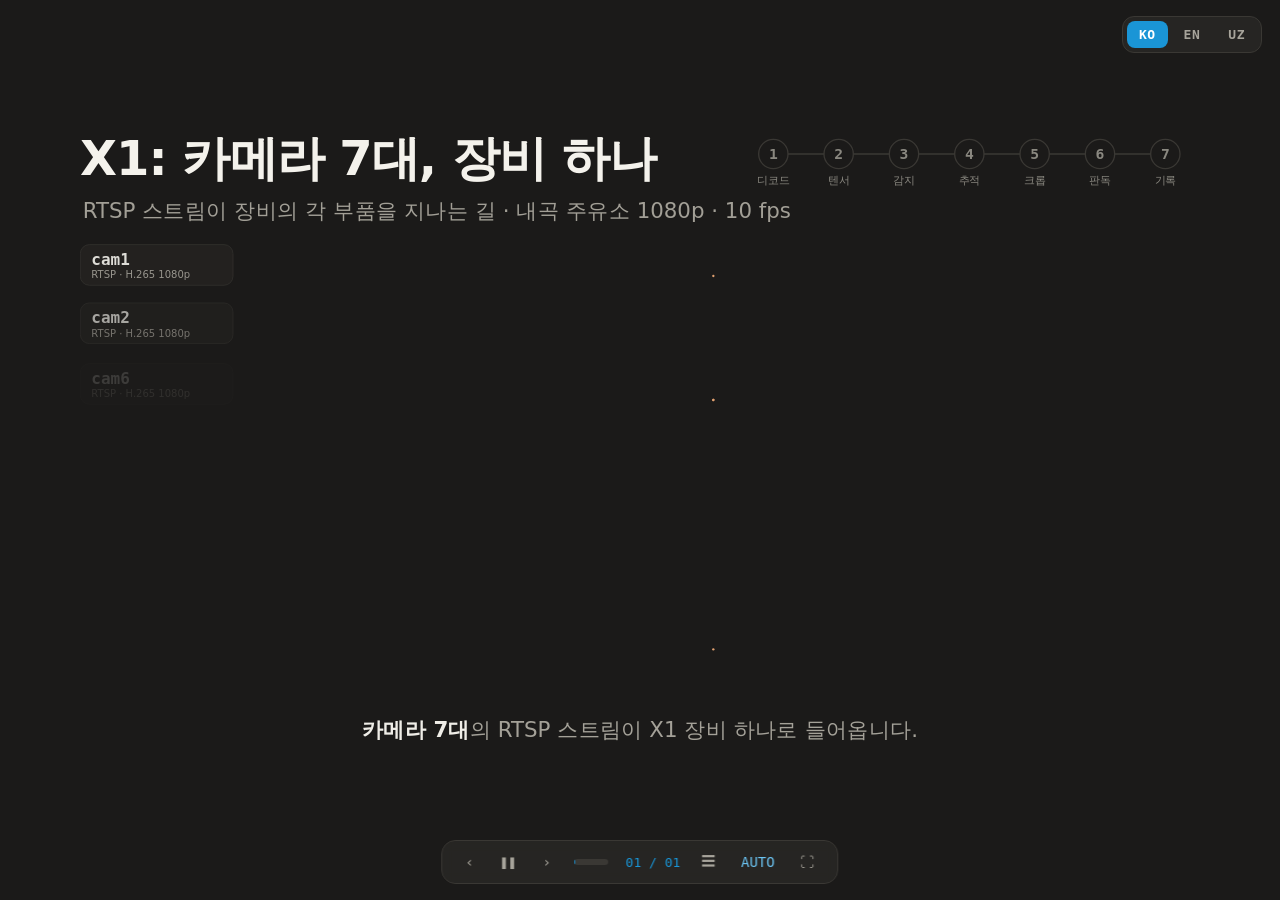
==== rhinopix1/index.html @ afe147be "Move the X1 page to its own material: /rhinopix1 (ttex deck back to its 13 pages) Co-Authored-By: Cl" ====
<!DOCTYPE html>
<html lang="ko">
<head>
<meta charset="utf-8">
<meta name="viewport" content="width=device-width, initial-scale=1">
<title>Rhino Pi X1</title>
<meta name="description" content="Rhino Pi X1 (QCS8550): seven cameras through VPU, GPU, NPU and CPU">
<link rel="icon" href="data:image/svg+xml,%3Csvg xmlns='http://www.w3.org/2000/svg' viewBox='0 0 32 32'%3E%3Crect width='32' height='32' rx='7' fill='%231a95d6'/%3E%3Cpath d='M9 11l6 5-6 5M17 22h7' stroke='white' stroke-width='2.6' fill='none' stroke-linecap='round' stroke-linejoin='round'/%3E%3C/svg%3E">
<link rel="stylesheet" href="css/deck.css">
</head>
<body>
<div id="stage"><div id="cap"></div></div>
<div id="lang" role="group" aria-label="Language"><button type="button" data-l="ko">KO</button><button type="button" data-l="en">EN</button><button type="button" data-l="uz">UZ</button></div>
<div id="toc" role="dialog"><div class="in"></div></div>
<div id="ui" role="group">
  <button id="prev" type="button" aria-label="Previous">&#8249;</button>
  <button id="play" type="button" aria-label="Play / pause">&#10074;&#10074;</button>
  <button id="next" type="button" aria-label="Next">&#8250;</button>
  <div id="segs"></div>
  <span id="cnt">01 / 01</span>
  <button id="tocb" type="button" aria-label="Contents">&#9776;</button>
  <button id="autob" type="button" aria-pressed="true" aria-label="Auto-advance">AUTO</button>
  <button id="fs" type="button" aria-label="Fullscreen">&#9974;</button>
</div>
<script src="js/core.js"></script>
<script src="js/pages.js"></script>
<script>DECK.init();</script>
</body>
</html>
---- rhinopix1/css/deck.css ----
:root{--bg:#1b1a19;--card:#242220;--ink:#f4f2ec;--ink2:#a7a49b;--mute:#6f6d66;--line:#3a3834;--acc:#1a95d6;--acc2:#6cc4f2;--ok:#5fb98a;--warn:#e0a030;--grey:#8a8880;--mono:ui-monospace,"JetBrains Mono","SFMono-Regular",Menlo,Consolas,monospace;--sans:system-ui,-apple-system,"Segoe UI",Roboto,"Noto Sans KR","Malgun Gothic","Apple SD Gothic Neo","Helvetica Neue",Arial,sans-serif}
*{box-sizing:border-box}
html,body{margin:0;height:100%;background:var(--bg);overflow:hidden}
body{font-family:var(--sans);color:var(--ink)}
#stage{position:absolute;left:50%;top:50%;width:1920px;height:1080px;transform-origin:0 0}
.pg{position:absolute;left:0;top:0;width:1920px;height:1080px;visibility:hidden}
.pg.on{visibility:visible}
.abs{position:absolute}
.h1{position:absolute;left:120px;top:64px;font:800 72px/1.1 var(--sans);letter-spacing:-.02em;white-space:nowrap}
.h2{position:absolute;left:124px;top:160px;font:400 32px var(--sans);color:var(--ink2);white-space:nowrap}
#cap{position:absolute;left:0;width:1920px;top:938px;text-align:center;font:400 32px var(--sans);color:var(--ink2);padding:0 120px}
#cap b{font-weight:700;color:var(--ink)}
code,.m{font-family:var(--mono)}
/* terminal window */
.term{position:absolute;background:#131211;border:1px solid var(--line);border-radius:14px;overflow:hidden;box-shadow:0 18px 50px rgba(0,0,0,.35)}
.term .bar{height:44px;background:#201e1c;display:flex;align-items:center;gap:9px;padding:0 18px;border-bottom:1px solid var(--line);font:500 17px var(--mono);color:var(--mute)}
.term .bar i{width:13px;height:13px;border-radius:50%;background:#3b3935;display:inline-block}
.term .bar span{margin-left:10px}
.term .body{padding:22px 28px;font:400 29px/1.75 var(--mono);color:var(--ink);white-space:pre}
.term .ln{display:block;min-height:50px}
.term .cm{color:var(--mute);margin-left:18px}
.term .cm.ok{color:var(--ok)}.term .cm.warn{color:var(--warn)}.term .cm.grey{color:var(--grey)}
.term .caret{display:inline-block;width:14px;height:28px;background:var(--acc2);vertical-align:-5px;margin-left:2px}
/* cards */
.card{position:absolute;background:var(--card);border:1px solid var(--line);border-radius:22px;overflow:hidden}
.card .nm{font:700 40px var(--mono);color:var(--ink)}
.card .cl{font:500 22px var(--mono);color:var(--acc2)}
.card .ds{font:400 25px/1.45 var(--sans);color:var(--ink2)}
.pill{display:inline-block;padding:5px 16px;border-radius:999px;font:600 20px var(--sans);border:1.5px solid}
.pill.ok{color:var(--ok);border-color:var(--ok)}.pill.warn{color:var(--warn);border-color:var(--warn)}.pill.grey{color:var(--grey);border-color:var(--grey)}
.box{position:absolute;background:var(--card);border:1.5px solid var(--line);border-radius:16px;text-align:center;display:flex;flex-direction:column;justify-content:center;gap:6px}
.box .a{font:600 28px var(--mono);color:var(--ink)}
.box .b{font:400 20px var(--sans);color:var(--ink2)}
.lane{position:absolute;font:600 24px var(--sans);color:var(--acc2)}
.note{position:absolute;border-left:5px solid var(--acc);background:rgba(26,149,214,.08);padding:18px 28px;border-radius:0 12px 12px 0;font:400 27px/1.5 var(--sans);color:var(--ink2)}
.note code{color:var(--acc2);font-size:25px}
.svgfull{position:absolute;left:0;top:0;overflow:visible}
/* UI */
#lang{position:fixed;top:16px;right:18px;display:flex;gap:4px;background:rgba(40,38,36,.92);border:1px solid var(--line);padding:4px;border-radius:12px;z-index:6}
#lang button,#ui button{all:unset;cursor:pointer;color:var(--ink2);border-radius:8px}
#lang button{padding:6px 12px;font:600 13px var(--mono);letter-spacing:.04em}
#lang button:hover,#lang button:focus-visible,#ui button:hover,#ui button:focus-visible{color:var(--ink);background:rgba(255,255,255,.08)}
#lang button[aria-pressed="true"]{background:var(--acc);color:#fff}
#ui{position:fixed;left:50%;bottom:16px;transform:translateX(-50%);display:flex;align-items:center;gap:8px;background:rgba(40,38,36,.92);border:1px solid var(--line);padding:6px 14px;border-radius:14px;z-index:5;backdrop-filter:blur(6px)}
#ui button{padding:6px 9px;font:500 14px var(--mono)}
#ui button[aria-pressed="true"]{color:var(--acc2)}
#segs{display:flex;gap:5px;align-items:center;margin:0 6px}
#segs b{display:block;width:34px;height:6px;border-radius:3px;background:var(--line);cursor:pointer;overflow:hidden;position:relative}
#segs b i{position:absolute;left:0;top:0;bottom:0;width:0;background:var(--acc)}
#segs b.done i{width:100%}
#cnt{color:var(--acc);font:500 13px var(--mono);min-width:62px;text-align:center}
#toc{position:fixed;inset:0;background:rgba(15,14,13,.94);z-index:8;display:none;align-items:center;justify-content:center}
#toc.on{display:flex}
#toc .in{width:min(760px,90vw)}
#toc h2{margin:0 0 18px;font:700 28px var(--sans)}
#toc a{display:flex;gap:18px;padding:12px 16px;border-radius:10px;color:var(--ink2);text-decoration:none;font:500 20px var(--sans);cursor:pointer}
#toc a:hover,#toc a.cur{background:rgba(255,255,255,.07);color:var(--ink)}
#toc a em{font:500 16px var(--mono);color:var(--acc);font-style:normal;min-width:30px;padding-top:3px}
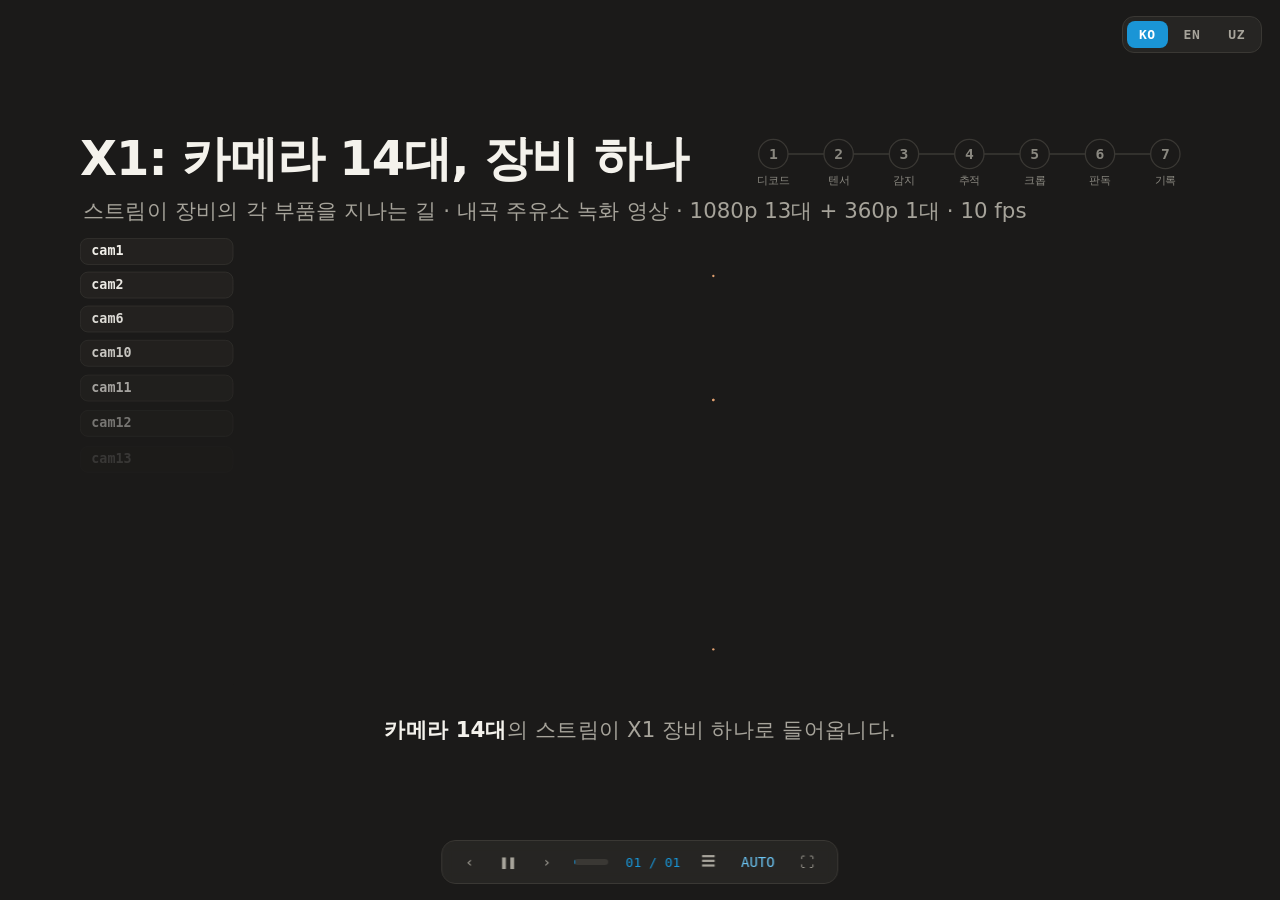
==== commit ef1b4880: "X1 page: 14 cameras (Naegok 20261118_1 recordings), 42-minute average: CPU 69%, AI 58%, 139.6/140 fp" ====
--- a/rhinopix1/index.html
+++ b/rhinopix1/index.html
@@ -4,7 +4,7 @@
 <meta charset="utf-8">
 <meta name="viewport" content="width=device-width, initial-scale=1">
 <title>Rhino Pi X1</title>
-<meta name="description" content="Rhino Pi X1 (QCS8550): seven cameras through VPU, GPU, NPU and CPU">
+<meta name="description" content="Rhino Pi X1 (QCS8550): fourteen cameras through VPU, GPU, NPU and CPU">
 <link rel="icon" href="data:image/svg+xml,%3Csvg xmlns='http://www.w3.org/2000/svg' viewBox='0 0 32 32'%3E%3Crect width='32' height='32' rx='7' fill='%231a95d6'/%3E%3Cpath d='M9 11l6 5-6 5M17 22h7' stroke='white' stroke-width='2.6' fill='none' stroke-linecap='round' stroke-linejoin='round'/%3E%3C/svg%3E">
 <link rel="stylesheet" href="css/deck.css">
 </head>
